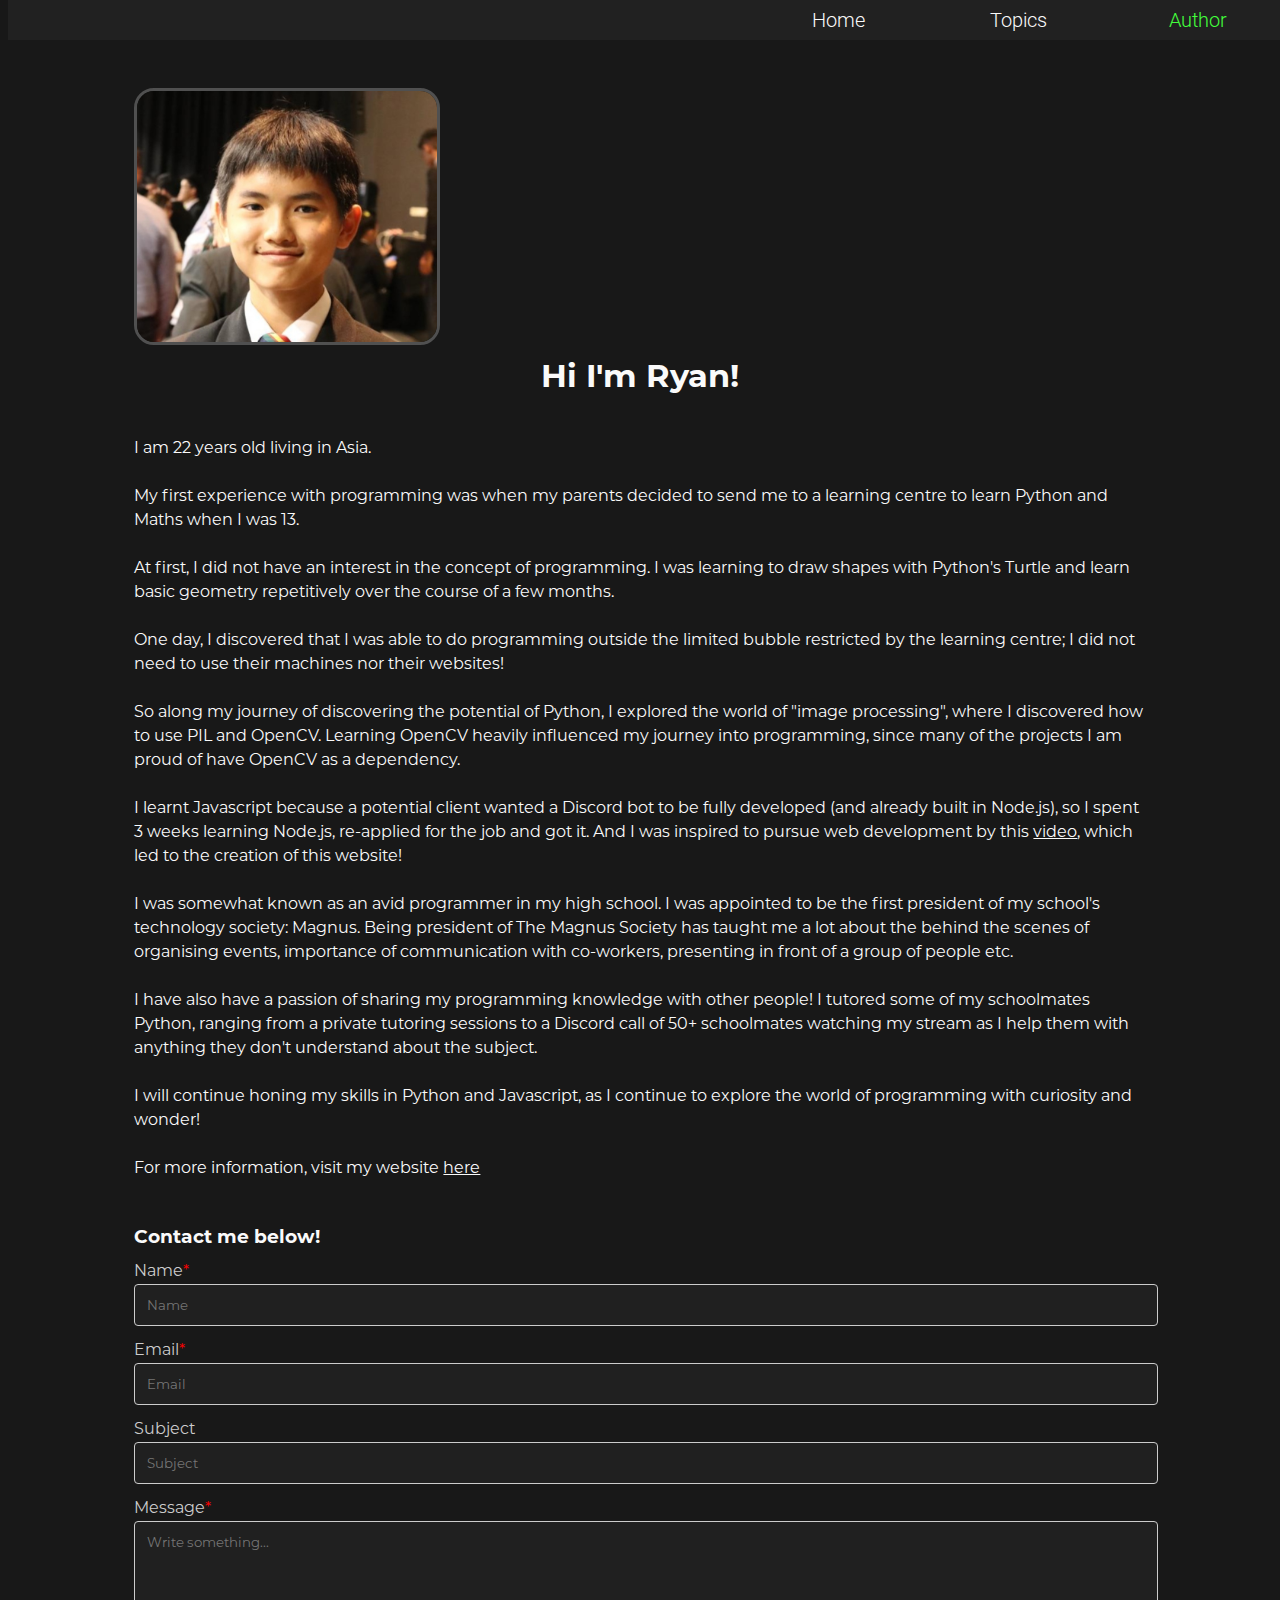
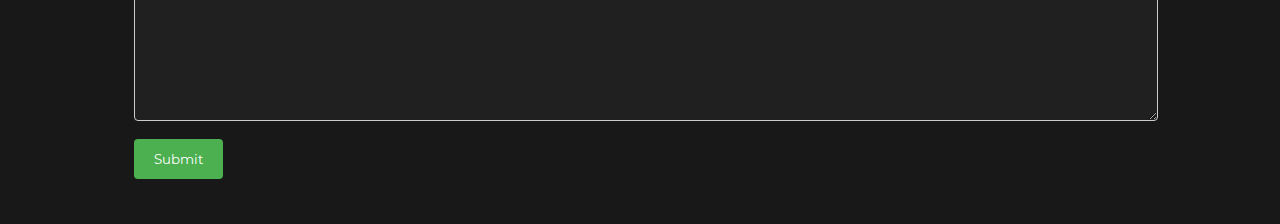
==== author.html @ ebdf9f6a "initialising repo" ====
<!DOCTYPE html>
<html>
    <head>
        <meta charset='UTF-8'>
        <meta http-equiv="X-UA-Compatible" content='IE=edge'>
        <meta name="viewport" content="width=device-width, initial-scale=1.0">
        <link rel='stylesheet' type='text/css' href='main.css'>
        <title>Author</title>
        <script src='https://cdn.jsdelivr.net/npm/jquery@3.2.1/dist/jquery.min.js'></script>
        <script>
            function showMenu(x) {
                x.classList.toggle("change");
            }
            $(window).on('load', async function(){
                let date = new Date();
                let year = date.getFullYear();
                let age = year - 2004;
                document.getElementById('age').innerText = age;
            })
            
        </script>
        <title>About</title>
        <style>
            
            input[type=text], select, textarea {
                width: 100%;
                padding: 12px; 
                border: 1px solid #ccc; 
                border-radius: 4px;
                box-sizing: border-box; 
                margin-top: 6px; 
                margin-bottom: 16px; 
                resize: vertical; 
                background-color: #202020;
            }

            input[type=submit] {
                background-color: #4CAF50;
                color: black;
                padding: 12px 20px;
                border: none;
                border-radius: 4px;
                cursor: pointer;
            }

            input[type=submit]:hover {
                background-color: #45a049;
            }

            input{
                font-family:'montserrat';
            }

            .container {
                color:#ccc;
                font-family:'montserrat';
            }
            .card{
                padding-top:80px;
                margin:auto;
                line-height:15px;
                width:80%;
                font-family:'montserrat';
            }

            h1, h2, h3 {
                font-family: 'montserrat-bold';
            }

            .link{
                text-decoration: underline;
                color:#fafafa;
            }
            
            #pfp{
                width:300px;
                border:3px solid #505050;
                border-radius:20px;
            }

            @media screen and (max-width: 700px){
                .card{
                    width:95%;
                }
                #pfp{
                    width:280px;
                }
            }

        </style>
    </head>
    <body>
        <div class='navBar'>
            <ul class='navBar-ul'>
                <li><a href class='active'>Author</a></li>
                <li>
                    <a href='./topics.html'>Topics</a>
                    <ul class='navBar-ul'>
                        <li><a href="./topics/getting-started.html">Getting started</a></li>
                        <li><a href="./topics/data-types.html">Data types</a></li>
                        <li><a href="./topics/if-else.html">If else</a></li>
                    </ul>
                </li>
                <li><a href='./'>Home</a></li>
                <span class="clear"></span>
            </ul>
        </div>
        <div class='card'>
            <img src='images/IMG_20210220_224031.jpg' id='pfp'>
            <h1>Hi I'm Ryan!</h1>
            <br>
            <p style='font-family:montserrat;line-height: 1.5em;'>
                I am <span id='age'></span> years old living in Asia.
                <br><br>
                My first experience with programming was when my parents decided to send me to a learning centre to 
                learn Python and Maths when I was 13.
                <br><br>
                At first, I did not have an interest in the concept of programming. 
                I was learning to draw shapes with Python's Turtle and learn basic geometry repetitively over the course of a few months.
                <br><br>
                One day, I discovered that I was able to do programming outside the limited bubble restricted by the learning centre; 
                I did not need to use their machines nor their websites!
                <br><br>
                So along my journey of discovering the potential of Python, I explored the world of "image processing", 
                where I discovered how to use PIL and OpenCV. 
                Learning OpenCV heavily influenced my journey into programming, since many of the projects I am proud of have OpenCV as a dependency.
                <br><br>
                I learnt Javascript because a potential client wanted a Discord bot to be fully developed (and already built in Node.js), 
                so I spent 3 weeks learning Node.js, re-applied for the job and got it.  
                And I was inspired to pursue web development by this <a class='link' href='https://youtu.be/BZqzhmlTkAc' target='_blank'>video</a>, which led to the creation of this website!
                <br><br>
                I was somewhat known as an avid programmer in my high school. I was appointed to be the first president of my school's technology society: Magnus.  
                Being president of The Magnus Society has taught me a lot about the behind the scenes of organising events, importance of communication with co-workers, presenting in front of a group of people etc.
                <br><br>
                I have also have a passion of sharing my programming knowledge with other people! I tutored some of my schoolmates Python,
                ranging from a private tutoring sessions to a Discord call of 50+ schoolmates watching my stream as I help them with anything they don't understand about the subject.
                <br><br>
                I will continue honing my skills in Python and Javascript,
                as I continue to explore the world of programming with curiosity and wonder!
                <br><br>
                For more information, visit my website <a class='link' href='https://liyunze-coding.github.io/portfolio/' target='_blank'>here</a>
            </p>
            <br>
            <h3>Contact me below!</h3>
            <div class="container" style='width:80%; position:absolute;'>
            <form action='https://formspree.io/f/xgerwrwj' method='POST'>
            
            <label for="name">Name<span style='color:red'>*</span></label>
            <input type="text" name="name" class="name" placeholder="Name">
            
            <label for="email">Email<span style='color:red'>*</span></label>
            <input type="text" name="email" class="email" placeholder="Email">

            <label for="subject">Subject</label>
            <input type="text" name="subject" class="subject" placeholder="Subject">
            
            <label for="Message">Message<span style='color:red'>*</span></label>
            <textarea id="message" name='message' class='message' placeholder="Write something..." style="height:200px;font-family:montserrat"></textarea>
            
            <input type="submit" value="Submit" class='submit' style='color:white;'>
            <br><br>
            <div class='status' style='color:red;font-size:smaller'></div>
            </form>
            <br><br>
            </div>
        </div>
    </body>
</html>
---- main.css ----
@font-face {
	font-family: "montserrat-bold";
	src: url("../font/Montserrat-Bold.otf");
}
@font-face {
	font-family: "montserrat";
	src: url("../font/Montserrat-Regular.otf");
}

@font-face {
	font-family: "roboto-light";
	src: url("../font/Roboto-Light.ttf");
}

body {
	background-color: #181818;
	color: #fafafa;
}

.navBar {
	width: 100%;
	background-color: #212121;
	position: fixed;
	top: 0;
}

.navBar-ul {
	margin: 0;
	padding: 0;
	list-style: none;
}

.navBar-ul li {
	float: right;
	width: 180px;
	height: 40px;
	display: inline;
	line-height: 40px;
	text-align: center;
	font-size: 20px;
	background-color: #212121;
}

.navBar-ul li a {
	text-decoration: none;
	display: block;
	font-family: "roboto-light";
}

.navBar-ul li a:not(.active) {
	color: #fafafa;
}

.navBar-ul li a:hover {
	color: #43ff3c;
}

.active {
	color: #43ff3c;
}

.navBar-ul li ul li {
	display: none;
}

.navBar-ul li:hover ul li {
	display: block;
}

span.clear {
	clear: right;
	display: block;
}

html {
	overflow: scroll;
	overflow-x: hidden;
}
::-webkit-scrollbar {
	width: 0; /* Remove scrollbar space */
	background: transparent; /* just make scrollbar invisible */
}

.copyright {
	padding-top: 50px;
	padding-bottom: 50px;
	text-align: center;
	font-family: "montserrat";
	font-size: 15px;
}

h1,
h2,
h3,
h4 {
	font-family: "montserrat-bold";
}

h1 {
	text-align: center;
}

.titleChar:hover {
	position: relative;
	bottom: 2px;
	display: inline-block;
}
.cyanText:hover {
	color: #0ff;
}

.noselect {
	-webkit-touch-callout: none; /* iOS Safari */
	-webkit-user-select: none; /* Safari */
	-khtml-user-select: none; /* Konqueror HTML */
	-moz-user-select: none; /* Old versions of Firefox */
	-ms-user-select: none; /* Internet Explorer/Edge */
	user-select: none; /* Non-prefixed version, currently
									supported by Chrome, Edge, Opera and Firefox */
}

.main-content {
	padding-top: 40px;
	margin: auto;
	width: 50%;
}

.text-content {
	font-family: "montserrat";
	text-align: left;
	font-size: 17px;
	line-height: 1.5em;
	display: inline-block;
}

pre,
code {
	white-space: pre-line;
}

.short-code {
	background-color: #313131;
	padding-left: 5px;
	padding-right: 5px;
	border-radius: 5px;
}
code {
	font-size: 15px;
}
.code-block {
	background-color: #313131;
	width: 100%;
	padding-left: 5px;
	border-radius: 5px;
	border: solid 1px #313131;
	margin-top: 5px;
	margin-bottom: 20px;
}
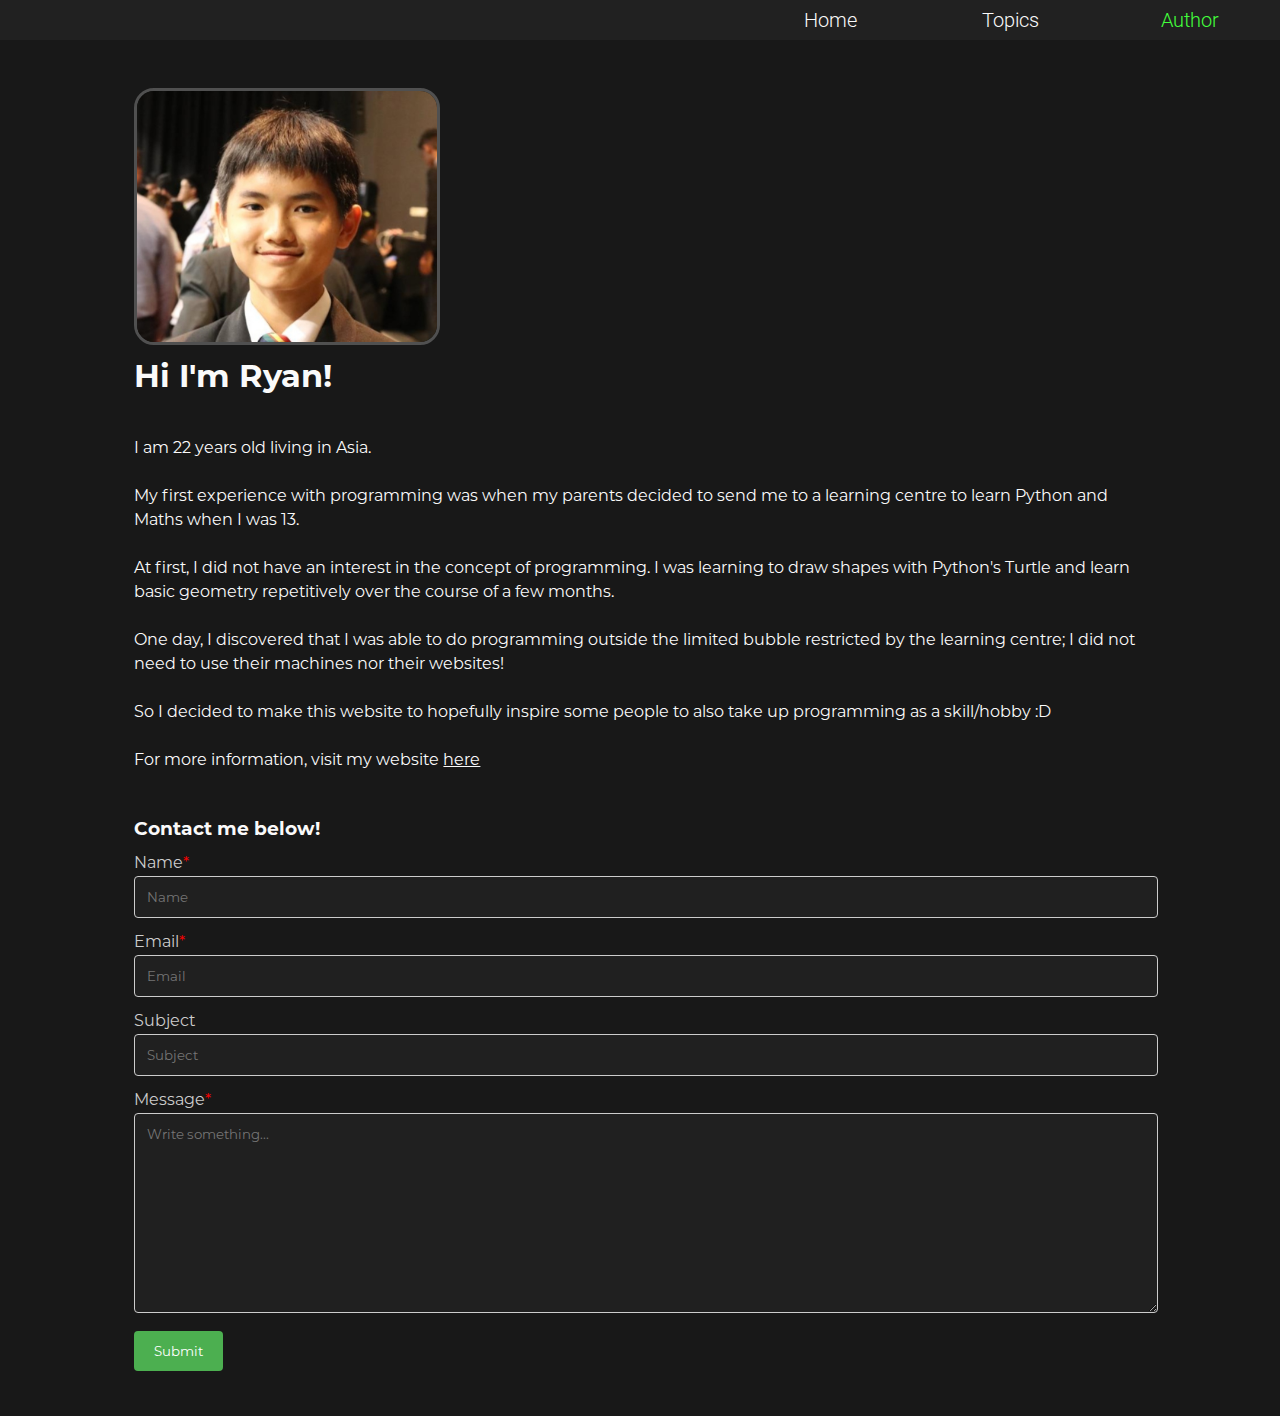
==== commit 2135ea49: "quick update" ====
--- a/author.html
+++ b/author.html
@@ -4,6 +4,8 @@
         <meta charset='UTF-8'>
         <meta http-equiv="X-UA-Compatible" content='IE=edge'>
         <meta name="viewport" content="width=device-width, initial-scale=1.0">
+        <meta name='author' content="Ryan">
+        <meta name="description" content= "Know more about me :)" />
         <link rel='stylesheet' type='text/css' href='main.css'>
         <title>Author</title>
         <script src='https://cdn.jsdelivr.net/npm/jquery@3.2.1/dist/jquery.min.js'></script>
@@ -78,6 +80,16 @@
                 border-radius:20px;
             }
 
+            @media screen and (max-width: 900px) {
+                .main-content {
+                    width: 90%;
+                }
+
+                .navBar-ul li {
+                    width: 200px;
+                }
+            }
+
             @media screen and (max-width: 700px){
                 .card{
                     width:95%;
@@ -85,8 +97,12 @@
                 #pfp{
                     width:280px;
                 }
+
+                .navBar-ul li {
+                    width: 100px;
+                    font-size: 12px;
+                }
             }
-
         </style>
     </head>
     <body>
@@ -121,23 +137,7 @@
                 One day, I discovered that I was able to do programming outside the limited bubble restricted by the learning centre; 
                 I did not need to use their machines nor their websites!
                 <br><br>
-                So along my journey of discovering the potential of Python, I explored the world of "image processing", 
-                where I discovered how to use PIL and OpenCV. 
-                Learning OpenCV heavily influenced my journey into programming, since many of the projects I am proud of have OpenCV as a dependency.
-                <br><br>
-                I learnt Javascript because a potential client wanted a Discord bot to be fully developed (and already built in Node.js), 
-                so I spent 3 weeks learning Node.js, re-applied for the job and got it.  
-                And I was inspired to pursue web development by this <a class='link' href='https://youtu.be/BZqzhmlTkAc' target='_blank'>video</a>, which led to the creation of this website!
-                <br><br>
-                I was somewhat known as an avid programmer in my high school. I was appointed to be the first president of my school's technology society: Magnus.  
-                Being president of The Magnus Society has taught me a lot about the behind the scenes of organising events, importance of communication with co-workers, presenting in front of a group of people etc.
-                <br><br>
-                I have also have a passion of sharing my programming knowledge with other people! I tutored some of my schoolmates Python,
-                ranging from a private tutoring sessions to a Discord call of 50+ schoolmates watching my stream as I help them with anything they don't understand about the subject.
-                <br><br>
-                I will continue honing my skills in Python and Javascript,
-                as I continue to explore the world of programming with curiosity and wonder!
-                <br><br>
+                So I decided to make this website to hopefully inspire some people to also take up programming as a skill/hobby :D<br><br>
                 For more information, visit my website <a class='link' href='https://liyunze-coding.github.io/portfolio/' target='_blank'>here</a>
             </p>
             <br>
--- a/main.css
+++ b/main.css
@@ -1,15 +1,15 @@
 @font-face {
 	font-family: "montserrat-bold";
-	src: url("../font/Montserrat-Bold.otf");
+	src: url("font/Montserrat-Bold.otf");
 }
 @font-face {
 	font-family: "montserrat";
-	src: url("../font/Montserrat-Regular.otf");
+	src: url("font/Montserrat-Regular.otf");
 }
 
 @font-face {
 	font-family: "roboto-light";
-	src: url("../font/Roboto-Light.ttf");
+	src: url("font/Roboto-Light.ttf");
 }
 
 body {
@@ -22,6 +22,7 @@
 	background-color: #212121;
 	position: fixed;
 	top: 0;
+	right: 0;
 }
 
 .navBar-ul {
@@ -96,10 +97,6 @@
 	font-family: "montserrat-bold";
 }
 
-h1 {
-	text-align: center;
-}
-
 .titleChar:hover {
 	position: relative;
 	bottom: 2px;
